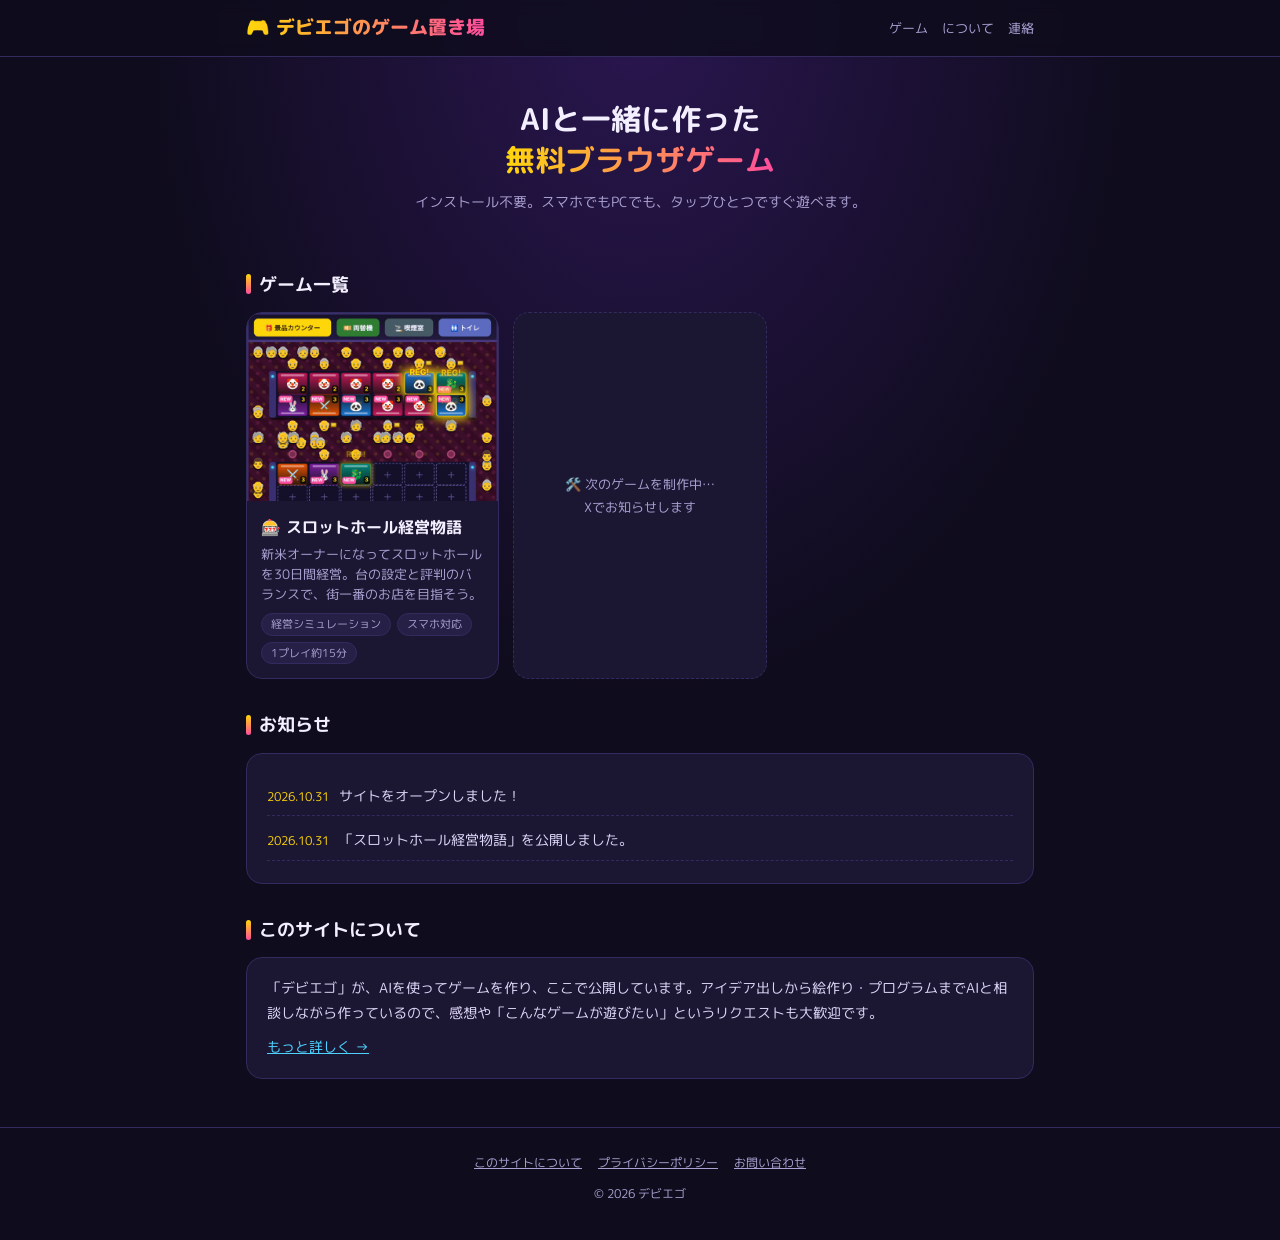
==== index.html @ fd6b08ee "Add files via upload" ====
<!DOCTYPE html>
<html lang="ja">
<head>
<meta charset="UTF-8">
<meta name="viewport" content="width=device-width,initial-scale=1">
<title>デビエゴのゲーム置き場｜AIで作った無料ブラウザゲーム</title>
<meta name="description" content="デビエゴがAIを使って作った無料のブラウザゲームを公開しています。スマホでもPCでも、インストール不要ですぐ遊べます。">
<meta property="og:title" content="デビエゴのゲーム置き場">
<meta property="og:description" content="AIで作った無料ブラウザゲームを公開中。スマホですぐ遊べます。">
<meta property="og:image" content="img/slot-hall.jpg">
<meta name="twitter:card" content="summary_large_image">
<link rel="stylesheet" href="style.css">
<!-- AdSense：審査用コードはここ（README参照） -->
</head>
<body>
<header class="site"><div class="wrap">
  <a class="brand" href="./">🎮 デビエゴのゲーム置き場</a>
  <nav><a href="./#games">ゲーム</a><a href="about.html">について</a><a href="contact.html">連絡</a></nav>
</div></header>

<main class="wrap">
  <section class="hero">
    <h1>AIと一緒に作った<br><span>無料ブラウザゲーム</span></h1>
    <p>インストール不要。スマホでもPCでも、タップひとつですぐ遊べます。</p>
  </section>

  <div class="ad-slot" id="ad-top"></div>

  <h2 class="sec" id="games">ゲーム一覧</h2>
  <div class="grid">
    <a class="gcard" href="games/slot-hall/">
      <img src="img/slot-hall.jpg" alt="スロットホール経営物語のホール見取り図" loading="lazy">
      <div class="body">
        <h3>🎰 スロットホール経営物語</h3>
        <p>新米オーナーになってスロットホールを30日間経営。台の設定と評判のバランスで、街一番のお店を目指そう。</p>
        <div class="tags"><span class="tag">経営シミュレーション</span><span class="tag">スマホ対応</span><span class="tag">1プレイ約15分</span></div>
      </div>
    </a>
    <div class="gcard soon">🛠️ 次のゲームを制作中…<br>Xでお知らせします</div>
  </div>

  <h2 class="sec">お知らせ</h2>
  <div class="card">
    <ul class="news">
      <li><time datetime="2026-10-31">2026.10.31</time>サイトをオープンしました！</li>
      <li><time datetime="2026-10-31">2026.10.31</time>「スロットホール経営物語」を公開しました。</li>
    </ul>
  </div>

  <div class="ad-slot" id="ad-bottom"></div>

  <h2 class="sec">このサイトについて</h2>
  <div class="card">
    <p>「デビエゴ」が、AIを使ってゲームを作り、ここで公開しています。アイデア出しから絵作り・プログラムまでAIと相談しながら作っているので、感想や「こんなゲームが遊びたい」というリクエストも大歓迎です。</p>
    <p style="margin-top:10px"><a href="about.html">もっと詳しく →</a></p>
  </div>
</main>

<footer class="site">
  <div><a href="about.html">このサイトについて</a><a href="privacy.html">プライバシーポリシー</a><a href="contact.html">お問い合わせ</a></div>
  <p style="margin-top:10px">© 2026 デビエゴ</p>
</footer>
</body>
</html>
---- style.css ----
@import url('https://fonts.googleapis.com/css2?family=M+PLUS+Rounded+1c:wght@500;800&display=swap');
:root{--bg:#0f0c1d;--panel:#1b1733;--panel2:#262046;--line:#332a5e;--txt:#f3efff;--sub:#aaa1d2;--gold:#ffd60a;--pink:#ff4d9d;--cyan:#4dd2ff}
*{box-sizing:border-box;margin:0;padding:0}
html{background:var(--bg)}
body{background:radial-gradient(ellipse at top,#2a1650,var(--bg) 55%) fixed;color:var(--txt);font-family:'M PLUS Rounded 1c',system-ui,sans-serif;line-height:1.75;min-height:100vh}
a{color:var(--cyan)}
.wrap{max-width:820px;margin:0 auto;padding:0 16px}
header.site{border-bottom:1px solid var(--line);background:rgba(15,12,29,.85);backdrop-filter:blur(8px);position:sticky;top:0;z-index:10}
header.site .wrap{display:flex;align-items:center;justify-content:space-between;height:56px;gap:12px}
.brand{font-weight:800;font-size:19px;text-decoration:none;background:linear-gradient(90deg,var(--gold),var(--pink));-webkit-background-clip:text;color:transparent;white-space:nowrap}
header nav{display:flex;gap:14px;font-size:13px}
header nav a{color:var(--sub);text-decoration:none;white-space:nowrap}
header nav a:hover{color:var(--txt)}
.hero{padding:42px 0 24px;text-align:center}
.hero h1{font-size:30px;line-height:1.35}
.hero h1 span{background:linear-gradient(90deg,var(--gold),var(--pink));-webkit-background-clip:text;color:transparent}
.hero p{color:var(--sub);margin-top:10px;font-size:14px}
h2.sec{font-size:18px;margin:30px 0 12px;display:flex;align-items:center;gap:8px}
h2.sec::before{content:'';width:5px;height:20px;border-radius:3px;background:linear-gradient(var(--gold),var(--pink))}
.grid{display:grid;grid-template-columns:repeat(auto-fill,minmax(240px,1fr));gap:14px}
.gcard{background:var(--panel);border:1px solid var(--line);border-radius:16px;overflow:hidden;text-decoration:none;color:var(--txt);display:block;transition:transform .15s,border-color .15s}
.gcard:hover{transform:translateY(-3px);border-color:var(--pink)}
.gcard img{width:100%;aspect-ratio:4/3;object-fit:cover;display:block}
.gcard .body{padding:12px 14px 14px}
.gcard h3{font-size:16px}
.gcard p{font-size:12.5px;color:var(--sub);line-height:1.6;margin-top:4px}
.tags{display:flex;gap:6px;flex-wrap:wrap;margin-top:8px}
.tag{font-size:10.5px;background:var(--panel2);border:1px solid var(--line);border-radius:999px;padding:1px 9px;color:var(--sub)}
.soon{border-style:dashed;display:flex;align-items:center;justify-content:center;min-height:200px;color:var(--sub);font-size:13px;text-align:center}
.card{background:var(--panel);border:1px solid var(--line);border-radius:16px;padding:18px 20px;margin:12px 0}
.card h3{font-size:16px;margin-bottom:6px;color:var(--gold)}
.card p,.card li{font-size:14px;color:#ddd6f7}
.card ul,.card ol{padding-left:1.3em}
.card li{margin:4px 0}
.news{list-style:none;padding:0!important}
.news li{border-bottom:1px dashed var(--line);padding:8px 0;font-size:13.5px}
.news time{color:var(--gold);font-size:12px;margin-right:10px}
.btn{display:inline-block;background:linear-gradient(90deg,#ff4d9d,#ff9f1c);color:#fff;font-weight:800;text-decoration:none;padding:13px 28px;border-radius:14px;box-shadow:0 0 16px #ff4d9d66;font-size:16px}
.btn.sub{background:var(--panel2);box-shadow:none;border:1px solid var(--line);font-size:14px;padding:10px 18px}
.gamehead{display:grid;grid-template-columns:1fr 1fr;gap:20px;align-items:center;padding:28px 0 6px}
.gamehead img{width:100%;border-radius:16px;border:1px solid var(--line)}
.gamehead h1{font-size:26px;line-height:1.35}
.gamehead p{color:var(--sub);font-size:14px;margin:8px 0 16px}
@media(max-width:640px){.gamehead{grid-template-columns:1fr}.hero h1{font-size:24px}header nav{gap:10px;font-size:12px}.brand{font-size:15px}}
.note{font-size:12px;color:var(--sub);background:#ffd60a12;border:1px solid #ffd60a44;border-radius:12px;padding:10px 14px;margin:14px 0}
.doc h1{font-size:24px;margin:28px 0 8px}
.doc h2{font-size:17px;margin:22px 0 6px;color:var(--gold)}
.doc p,.doc li{font-size:14px;color:#ddd6f7}
.doc ul{padding-left:1.3em}
.breadcrumb{font-size:12px;color:var(--sub);padding-top:14px}
.breadcrumb a{color:var(--sub)}
footer.site{border-top:1px solid var(--line);margin-top:48px;padding:24px 0 36px;font-size:12px;color:var(--sub);text-align:center}
footer.site a{color:var(--sub);margin:0 8px}
/* 広告枠：AdSense合格後に中身を入れる。それまでは非表示 */
.ad-slot{margin:20px 0;min-height:0}
.ad-slot:empty{display:none}
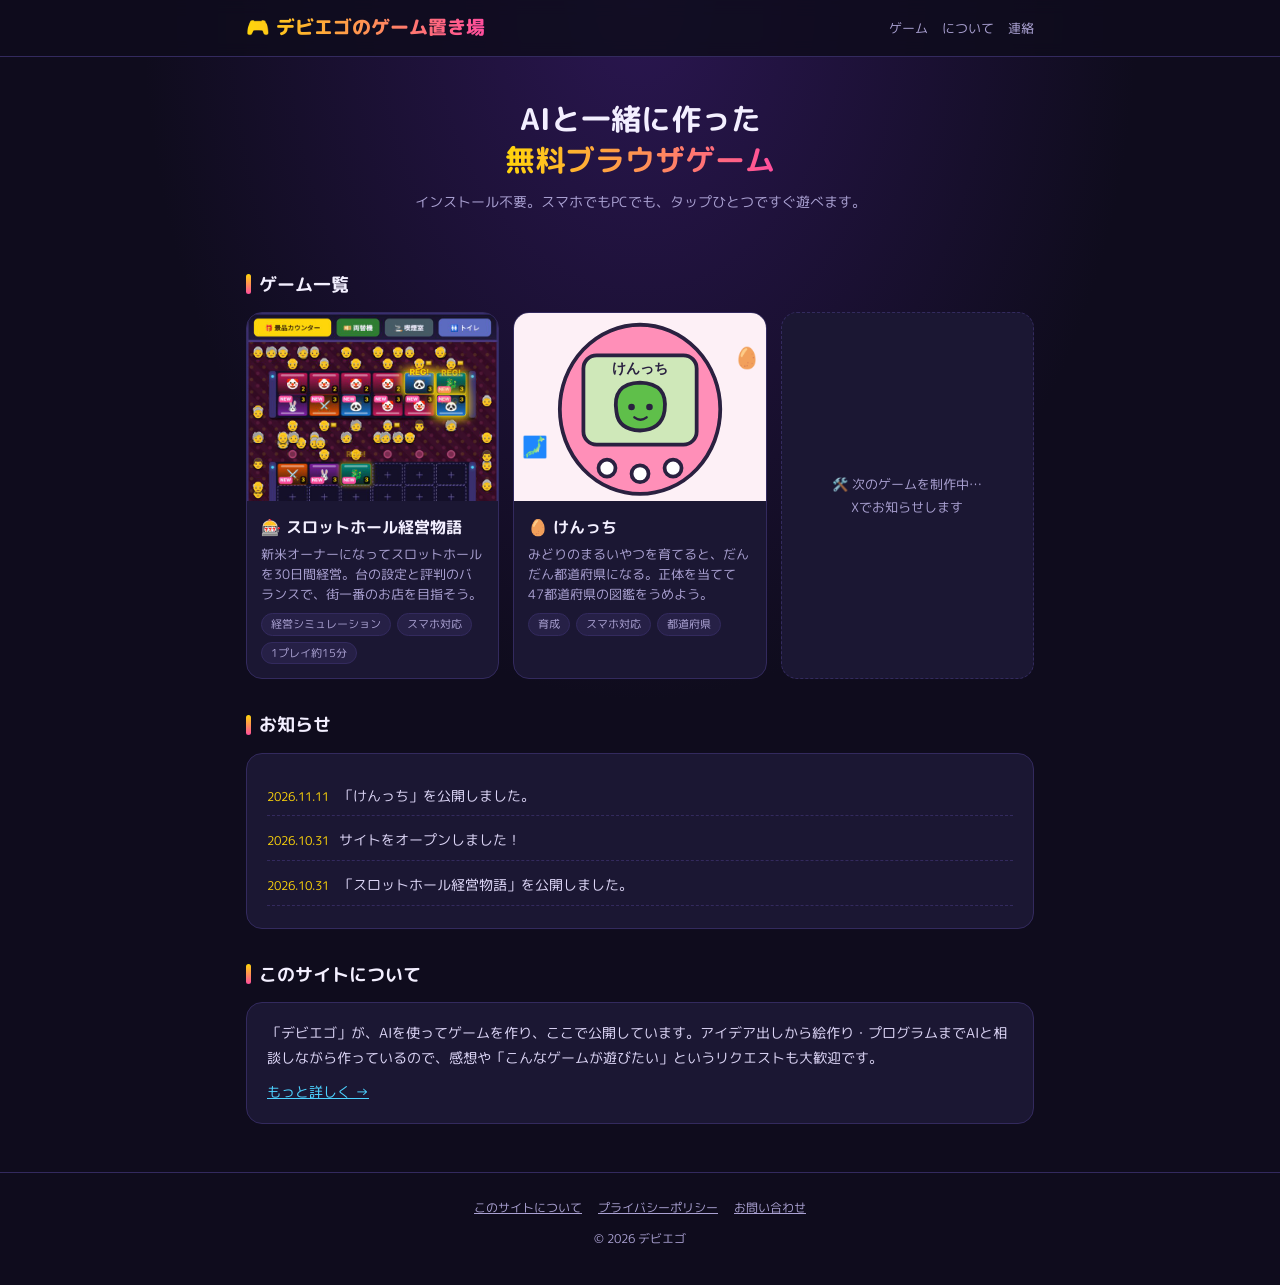
==== commit c2ce78bb: "けんっちを追加 Co-Authored-By: Claude Opus 5.5 <noreply@anthropic.com> Claude-Session: https://claude.ai/co" ====
--- a/index.html
+++ b/index.html
@@ -36,12 +36,21 @@
         <div class="tags"><span class="tag">経営シミュレーション</span><span class="tag">スマホ対応</span><span class="tag">1プレイ約15分</span></div>
       </div>
     </a>
+    <a class="gcard" href="games/kenchi/">
+      <img src="img/kenchi.svg" alt="みどりのまるいけんっちがゲーム機の画面にいる絵" loading="lazy">
+      <div class="body">
+        <h3>🥚 けんっち</h3>
+        <p>みどりのまるいやつを育てると、だんだん都道府県になる。正体を当てて47都道府県の図鑑をうめよう。</p>
+        <div class="tags"><span class="tag">育成</span><span class="tag">スマホ対応</span><span class="tag">都道府県</span></div>
+      </div>
+    </a>
     <div class="gcard soon">🛠️ 次のゲームを制作中…<br>Xでお知らせします</div>
   </div>
 
   <h2 class="sec">お知らせ</h2>
   <div class="card">
     <ul class="news">
+      <li><time datetime="2026-11-11">2026.11.11</time>「けんっち」を公開しました。</li>
       <li><time datetime="2026-10-31">2026.10.31</time>サイトをオープンしました！</li>
       <li><time datetime="2026-10-31">2026.10.31</time>「スロットホール経営物語」を公開しました。</li>
     </ul>
